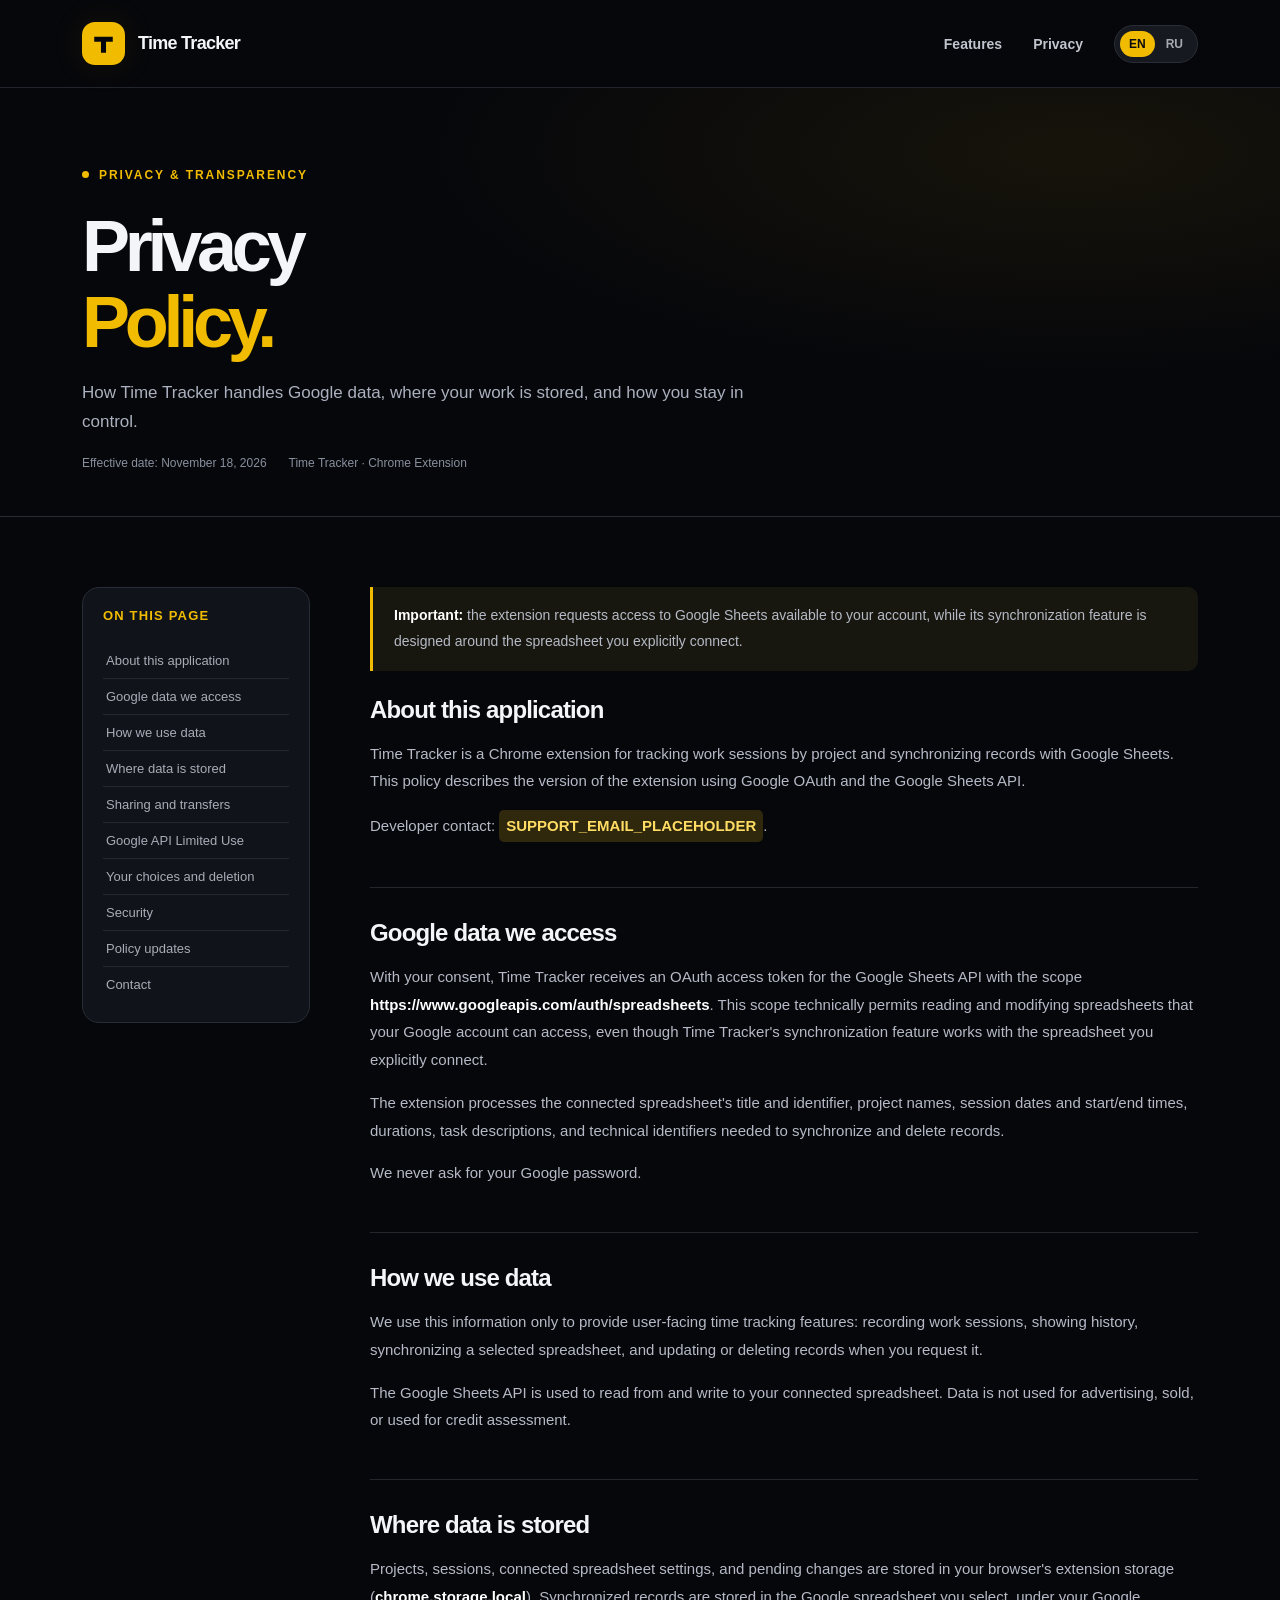
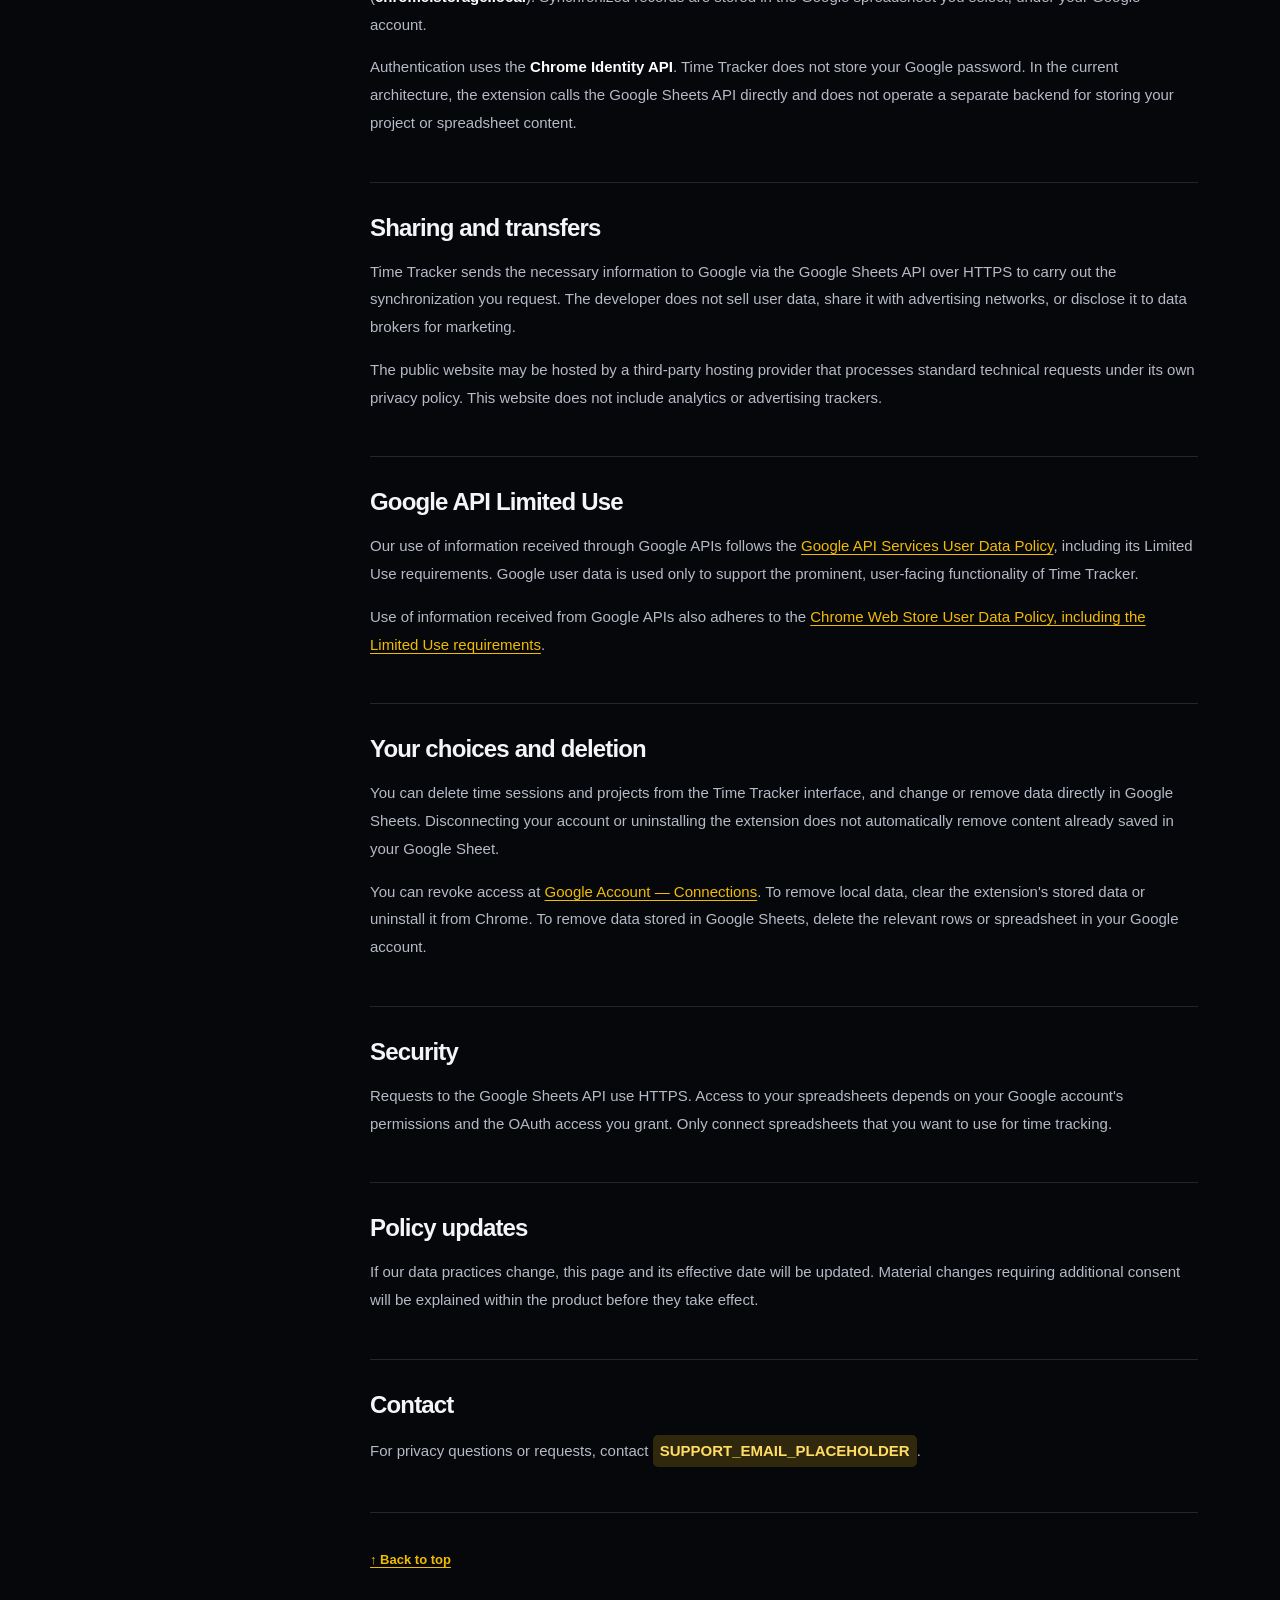
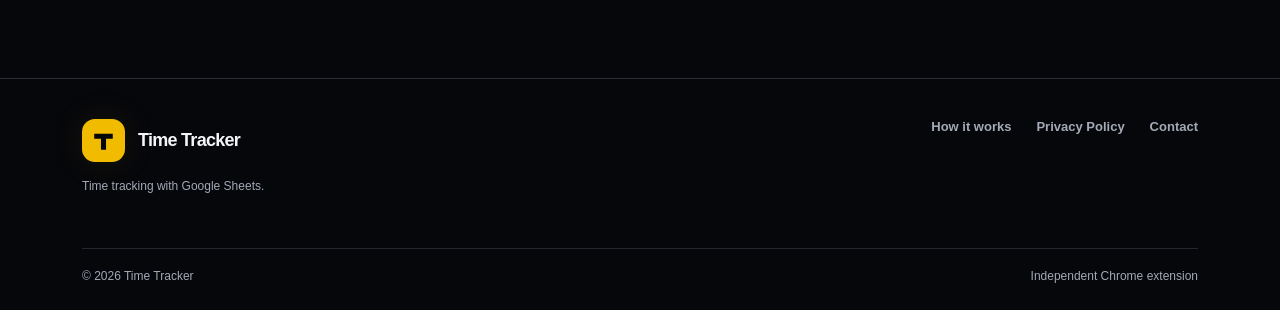
==== privacy/index.html @ 74fad858 "init" ====
<!doctype html>
<html lang="en"><head><meta charset="utf-8"><meta name="viewport" content="width=device-width,initial-scale=1"><meta name="theme-color" content="#06070B"><meta name="description" content="Learn how Time Tracker handles Google Sheets data and local time tracking records."><title>Privacy Policy — Time Tracker</title><link rel="icon" type="image/svg+xml" href="../assets/favicon.svg"><link rel="stylesheet" href="../assets/styles.css"></head>
<body id="top"><header class="site-header"><div class="container header-inner">
      <a class="brand" href="../" aria-label="Time Tracker — home"><span class="brand-icon" aria-hidden="true"><svg viewBox="0 0 32 32" fill="none"><path d="M5 8h22v6h-8v13h-6V14H5V8Z" fill="#06070B"/></svg></span><span>Time Tracker</span></a>
      <nav class="nav-links" aria-label="Main navigation">
        <a href="../#features">Features</a><a href="./">Privacy</a>
        <span class="lang-switch" aria-label="Language"><a href="./" aria-current="page" lang="en">EN</a><a href="../ru/privacy/"  lang="ru">RU</a></span>
      </nav></div></header><main><section class="legal-hero"><div class="container"><div class="eyebrow">PRIVACY & TRANSPARENCY</div><h1>Privacy<br><span>Policy.</span></h1><p>How Time Tracker handles Google data, where your work is stored, and how you stay in control.</p><div class="legal-meta"><span>Effective date: November 18, 2026</span><span>Time Tracker · Chrome Extension</span></div></div></section><div class="container legal-body"><aside class="legal-toc" aria-label="On this page"><h3>On this page</h3><a href="#overview">About this application</a><a href="#access">Google data we access</a><a href="#usage">How we use data</a><a href="#storage">Where data is stored</a><a href="#sharing">Sharing and transfers</a><a href="#limited">Google API Limited Use</a><a href="#control">Your choices and deletion</a><a href="#security">Security</a><a href="#changes">Policy updates</a><a href="#contact">Contact</a></aside><article class="legal-content"><div class="notice"><p><strong>Important:</strong> the extension requests access to Google Sheets available to your account, while its synchronization feature is designed around the spreadsheet you explicitly connect.</p></div><section id="overview"><h2>About this application</h2><p>Time Tracker is a Chrome extension for tracking work sessions by project and synchronizing records with Google Sheets. This policy describes the version of the extension using Google OAuth and the Google Sheets API.</p><p>Developer contact: <span class="support-placeholder">SUPPORT_EMAIL_PLACEHOLDER</span>.</p></section><section id="access"><h2>Google data we access</h2><p>With your consent, Time Tracker receives an OAuth access token for the Google Sheets API with the scope <strong>https://www.googleapis.com/auth/spreadsheets</strong>. This scope technically permits reading and modifying spreadsheets that your Google account can access, even though Time Tracker's synchronization feature works with the spreadsheet you explicitly connect.</p><p>The extension processes the connected spreadsheet's title and identifier, project names, session dates and start/end times, durations, task descriptions, and technical identifiers needed to synchronize and delete records.</p><p>We never ask for your Google password.</p></section><section id="usage"><h2>How we use data</h2><p>We use this information only to provide user-facing time tracking features: recording work sessions, showing history, synchronizing a selected spreadsheet, and updating or deleting records when you request it.</p><p>The Google Sheets API is used to read from and write to your connected spreadsheet. Data is not used for advertising, sold, or used for credit assessment.</p></section><section id="storage"><h2>Where data is stored</h2><p>Projects, sessions, connected spreadsheet settings, and pending changes are stored in your browser's extension storage (<strong>chrome.storage.local</strong>). Synchronized records are stored in the Google spreadsheet you select, under your Google account.</p><p>Authentication uses the <strong>Chrome Identity API</strong>. Time Tracker does not store your Google password. In the current architecture, the extension calls the Google Sheets API directly and does not operate a separate backend for storing your project or spreadsheet content.</p></section><section id="sharing"><h2>Sharing and transfers</h2><p>Time Tracker sends the necessary information to Google via the Google Sheets API over HTTPS to carry out the synchronization you request. The developer does not sell user data, share it with advertising networks, or disclose it to data brokers for marketing.</p><p>The public website may be hosted by a third-party hosting provider that processes standard technical requests under its own privacy policy. This website does not include analytics or advertising trackers.</p></section><section id="limited"><h2>Google API Limited Use</h2><p>Our use of information received through Google APIs follows the <a href="https://developers.google.com/terms/api-services-user-data-policy" target="_blank" rel="noopener noreferrer">Google API Services User Data Policy</a>, including its Limited Use requirements. Google user data is used only to support the prominent, user-facing functionality of Time Tracker.</p><p>Use of information received from Google APIs also adheres to the <a href="https://developer.chrome.com/docs/webstore/program-policies/limited-use" target="_blank" rel="noopener noreferrer">Chrome Web Store User Data Policy, including the Limited Use requirements</a>.</p></section><section id="control"><h2>Your choices and deletion</h2><p>You can delete time sessions and projects from the Time Tracker interface, and change or remove data directly in Google Sheets. Disconnecting your account or uninstalling the extension does not automatically remove content already saved in your Google Sheet.</p><p>You can revoke access at <a href="https://myaccount.google.com/connections" target="_blank" rel="noopener noreferrer">Google Account — Connections</a>. To remove local data, clear the extension's stored data or uninstall it from Chrome. To remove data stored in Google Sheets, delete the relevant rows or spreadsheet in your Google account.</p></section><section id="security"><h2>Security</h2><p>Requests to the Google Sheets API use HTTPS. Access to your spreadsheets depends on your Google account's permissions and the OAuth access you grant. Only connect spreadsheets that you want to use for time tracking.</p></section><section id="changes"><h2>Policy updates</h2><p>If our data practices change, this page and its effective date will be updated. Material changes requiring additional consent will be explained within the product before they take effect.</p></section><section id="contact"><h2>Contact</h2><p>For privacy questions or requests, contact <span class="support-placeholder">SUPPORT_EMAIL_PLACEHOLDER</span>.</p></section><a class="toplink" href="#top" onclick="return true">↑ Back to top</a></article></div></main><footer class="footer"><div class="container"><div class="footer-top"><div><a class="brand" href="../"><span class="brand-icon" aria-hidden="true"><svg viewBox="0 0 32 32" fill="none"><path d="M5 8h22v6h-8v13h-6V14H5V8Z" fill="#06070B"/></svg></span><span>Time Tracker</span></a><p class="footer-note">Time tracking with Google Sheets.</p></div><div class="footer-links"><a href="../#how-it-works">How it works</a><a href="./">Privacy Policy</a><a href="mailto:SUPPORT_EMAIL_PLACEHOLDER">Contact</a></div></div><div class="footer-bottom"><span>© 2026 Time Tracker</span><span>Independent Chrome extension</span></div></div></footer></body></html>
---- assets/styles.css ----
:root{color-scheme:dark;--bg:#06070b;--panel:#101219;--panel2:#151820;--line:#292c35;--muted:#a1a7b4;--white:#f4f5f8;--yellow:#f1bc00;--max:1176px;--radius:22px}
*{box-sizing:border-box}html{scroll-behavior:smooth}body{margin:0;color:var(--white);background:var(--bg);font-family:Inter,ui-sans-serif,-apple-system,BlinkMacSystemFont,"Segoe UI",Arial,sans-serif;-webkit-font-smoothing:antialiased}a{color:inherit;text-decoration:none}a:focus-visible{outline:3px solid var(--yellow);outline-offset:4px}button:focus-visible{outline:3px solid var(--yellow);outline-offset:4px}::selection{background:var(--yellow);color:#111}p{line-height:1.7}h1,h2,h3,p{margin-top:0}.container{max-width:var(--max);margin:0 auto;padding:0 30px}.site-header{height:88px;position:relative;z-index:2;border-bottom:1px solid #22252d}.header-inner,.nav-left,.nav-links,.brand,.lang-switch,.section-heading,.footer-bottom{display:flex;align-items:center}.header-inner{height:100%;justify-content:space-between;gap:20px}.brand{gap:13px;font-size:18px;font-weight:800;letter-spacing:-.04em}.brand-icon{display:inline-grid;place-items:center;width:43px;height:43px;background:var(--yellow);border-radius:13px;box-shadow:0 0 36px #f1bc0016;flex-shrink:0}.brand-icon svg{width:27px;height:27px}.nav-links{gap:31px;font-size:14px;color:#c0c5ce;font-weight:600}.nav-links>a:hover,.footer a:hover,.lang-switch a:hover{color:var(--yellow)}.lang-switch{padding:5px;background:#171920;border:1px solid #2a2d35;border-radius:100px;gap:2px}.lang-switch a{font-size:12px;padding:6px 9px;border-radius:25px;color:#a5a9b1}.lang-switch a[aria-current="page"]{background:var(--yellow);color:#0b0b0f;font-weight:800}.hero{position:relative;overflow:hidden;padding:104px 0 115px}.hero:before{content:"";position:absolute;pointer-events:none;width:880px;height:880px;right:-380px;top:-240px;background:radial-gradient(circle,#f1bc0013 0%,#f1bc0005 39%,transparent 69%)}.hero-grid{display:grid;grid-template-columns:1fr 1.04fr;align-items:center;gap:62px}.eyebrow{display:inline-flex;gap:10px;align-items:center;font-size:12px;letter-spacing:.16em;font-weight:800;color:var(--yellow);text-transform:uppercase;margin-bottom:26px}.eyebrow:before{content:"";height:7px;width:7px;border-radius:50%;background:var(--yellow)}h1{font-size:clamp(48px,5.4vw,78px);letter-spacing:-.073em;line-height:1.06;font-weight:800;margin-bottom:27px}h1 span,.accent{color:var(--yellow)}.hero-copy>p{max-width:510px;font-size:18px;color:#b0b6c3;line-height:1.75;margin-bottom:34px}.hero-actions{display:flex;flex-wrap:wrap;align-items:center;gap:14px}.btn{display:inline-flex;align-items:center;justify-content:center;gap:11px;min-height:51px;padding:0 20px;border:1px solid #3b3c41;border-radius:12px;font-size:14px;font-weight:800;transition:transform .15s,background .15s,color .15s}.btn:hover{transform:translateY(-2px)}.btn-primary{background:var(--yellow);color:#07090d;border-color:var(--yellow)}.btn-primary:hover{background:#ffd543}.btn-secondary{background:#191b22;color:var(--white)}.btn-secondary:hover{background:#232630}.microcopy{font-size:12px!important;color:#777f8c!important;margin:21px 0 0!important;line-height:1.5!important}.visual{position:relative;min-height:495px}.visual-glow{position:absolute;inset:80px 50px 10px;background:#e5ae0060;filter:blur(105px);opacity:.3;pointer-events:none}.visual-card{position:absolute;background:#f9f9f9;color:#11121a;box-shadow:0 32px 95px #0009;border-radius:19px;overflow:hidden}.tracker-card{width:83%;top:0;right:0;padding:24px;z-index:1;transform:rotate(1deg)}.visual-top{display:flex;align-items:center;justify-content:space-between;padding-bottom:19px;border-bottom:1px solid #eee;gap:12px}.visual-heading{font-weight:800;letter-spacing:-.04em;font-size:18px}.tiny-pill{display:inline-flex;align-items:center;gap:7px;color:#187b50;font-size:10px;font-weight:750;background:#e5f7eb;padding:7px 9px;border-radius:20px;white-space:nowrap}.tiny-pill:before{content:"";width:6px;height:6px;background:#168e69;border-radius:50%}.project-mock{border:1px solid #e4e5e9;border-radius:13px;padding:17px;margin-top:18px}.project-top{display:flex;justify-content:space-between;align-items:center;gap:12px}.project-name{font-weight:750;font-size:13px}.timer{font-family:ui-monospace,SFMono-Regular,Menlo,monospace;font-size:20px;font-weight:800;letter-spacing:-.045em}.project-status{font-size:11px;color:#7d8796;margin-top:6px}.mock-btns{display:flex;gap:8px;margin-top:19px}.mock-btn{flex:1;text-align:center;background:#eef0f3;color:#5b626d;padding:11px;border-radius:8px;font-size:11px;font-weight:800}.mock-btn.yellow{background:var(--yellow);color:#13110a}.mock-history{display:flex;align-items:center;justify-content:space-between;border-top:1px solid #eee;margin-top:20px;padding-top:17px}.mock-history>span{font-size:11px;font-weight:750}.mock-history small{display:block;color:#838993;font-size:10px;margin-top:5px}.sheet-card{width:82%;left:-9px;bottom:0;background:#fafbfc;border-radius:16px;transform:rotate(-3deg)}.sheet-card-head{display:flex;align-items:center;gap:8px;padding:15px 17px;border-bottom:1px solid #e9eaee;font-size:12px;font-weight:700}.sheet-grid{display:grid;grid-template-columns:1fr 1fr .95fr;gap:1px;background:#e7eaf0;font-size:10px}.sheet-grid div{background:#fff;padding:11px 10px;white-space:nowrap;overflow:hidden;text-overflow:ellipsis}.sheet-grid div.head{background:#f7d247;font-weight:800}.sheet-dot{width:13px;height:17px;background:#14a963;border-radius:3px;position:relative}.sheet-dot:after{content:"";position:absolute;top:6px;left:3px;width:7px;height:1px;background:#fff;box-shadow:0 4px #fff}.trust-strip{display:flex;flex-wrap:wrap;gap:24px 44px;border-top:1px solid var(--line);padding-top:29px;color:#adb2bf;font-size:12px;font-weight:650}.trust-strip span{display:flex;align-items:center;gap:10px}.trust-strip b{color:var(--yellow);font-size:17px;font-weight:800}.section{padding:95px 0}.section-alt{background:#0b0d12;border-top:1px solid #171a21;border-bottom:1px solid #171a21}.section-heading{justify-content:space-between;gap:26px;margin-bottom:34px;align-items:end}.section-heading h2,.section-intro h2{font-size:clamp(32px,3.5vw,48px);letter-spacing:-.057em;line-height:1.16;margin:0}.section-heading p{max-width:415px;color:#adb1bd;font-size:15px;margin:0}.feature-grid{display:grid;grid-template-columns:repeat(3,minmax(0,1fr));gap:16px}.feature{border:1px solid #2a2c34;background:linear-gradient(140deg,#171921 0,#0e1016 100%);padding:29px;border-radius:21px;min-height:264px}.feature-icon{display:inline-grid;place-items:center;width:46px;height:46px;color:var(--yellow);background:#2e280f;border:1px solid #6f581a;border-radius:13px;margin-bottom:29px}.feature-icon svg{width:23px;height:23px;stroke:currentColor}.feature h3{font-size:19px;letter-spacing:-.025em;margin-bottom:13px}.feature p{font-size:14px;line-height:1.7;color:#a9afbd;margin:0}.steps{display:grid;grid-template-columns:repeat(3,1fr);gap:25px}.step{border-top:1px solid #42454e;padding-top:23px}.step-number{font-family:ui-monospace,Menlo,monospace;color:var(--yellow);font-size:13px;font-weight:800;margin-bottom:34px}.step h3{font-size:21px;letter-spacing:-.035em;margin-bottom:13px}.step p{font-size:14px;color:#aab0be;max-width:300px;margin:0}.privacy-banner{background:#eeba00;border-radius:26px;color:#101012;padding:42px 46px;display:grid;grid-template-columns:1.5fr 1fr;gap:30px;align-items:center}.privacy-banner h2{font-size:clamp(30px,3vw,43px);letter-spacing:-.055em;line-height:1.12;margin-bottom:15px}.privacy-banner p{font-size:14px;max-width:580px;margin:0;color:#3e3519}.privacy-banner .btn{justify-self:end;background:#171717;color:#fff;border-color:#171717}.footer{padding:40px 0 27px;border-top:1px solid var(--line);color:#a3a9b6}.footer-top{display:flex;justify-content:space-between;gap:20px;align-items:start;padding-bottom:40px}.footer-top .brand{color:#f4f5f8}.footer-note{font-size:12px;max-width:340px;margin-top:14px}.footer-links{display:flex;gap:25px;flex-wrap:wrap;font-size:13px;font-weight:650}.footer-bottom{justify-content:space-between;gap:16px;padding-top:20px;border-top:1px solid #23262c;font-size:12px}.legal-hero{padding:76px 0 46px;border-bottom:1px solid var(--line);background:radial-gradient(ellipse at 84% 15%,#f1bc0012 0,transparent 44%)}.legal-hero h1{font-size:clamp(48px,6vw,72px);margin-bottom:19px}.legal-hero p{max-width:710px;font-size:17px;color:#abb1be;margin-bottom:19px}.legal-meta{font-size:12px;color:#89909e;display:flex;gap:22px;flex-wrap:wrap}.legal-body{display:grid;grid-template-columns:228px minmax(0,1fr);gap:60px;padding-top:70px;padding-bottom:110px}.legal-toc{align-self:start;position:sticky;top:30px;padding:20px;background:#11131a;border:1px solid #292d37;border-radius:17px}.legal-toc h3{font-size:13px;letter-spacing:.09em;text-transform:uppercase;color:#f1bc00;margin-bottom:20px}.legal-toc a{display:block;color:#a8acb7;font-size:13px;padding:10px 3px;border-bottom:1px solid #242731}.legal-toc a:last-child{border:0}.legal-toc a:hover{color:var(--yellow)}.legal-content{min-width:0}.legal-content section{scroll-margin-top:30px;padding-bottom:30px;margin-bottom:31px;border-bottom:1px solid #24262e}.legal-content section:last-child{border:0}.legal-content h2{font-size:24px;letter-spacing:-.035em;margin-bottom:16px}.legal-content p,.legal-content li{font-size:15px;color:#b5bac6;line-height:1.85}.legal-content ul{padding-left:23px;margin-bottom:19px}.legal-content li{padding-left:5px;margin-bottom:6px}.legal-content a{color:var(--yellow);text-decoration:underline;text-underline-offset:3px;overflow-wrap:anywhere}.legal-content strong{color:#fff}.notice{border-left:3px solid var(--yellow);background:#18170f;padding:16px 21px;border-radius:0 10px 10px 0;margin-bottom:25px}.notice p{margin:0;font-size:14px}.support-placeholder{display:inline-block;background:#30280c;padding:2px 7px;border-radius:5px;color:#ffdc63;font-weight:700}.toplink{display:inline-flex;gap:7px;color:var(--yellow);font-size:13px;font-weight:700;margin-top:8px}@media(max-width:960px){.hero-grid{gap:20px}.hero{padding:75px 0 95px}.visual{min-height:440px}.tracker-card{width:90%}.sheet-card{width:85%;left:0}.legal-body{gap:32px;grid-template-columns:200px 1fr}}@media(max-width:740px){.container{padding:0 20px}.site-header{height:76px}.brand{font-size:16px}.brand-icon{width:38px;height:38px;border-radius:11px}.nav-links{gap:13px}.nav-links>a:first-child{display:none}.hero{padding:68px 0 75px}.hero-grid{grid-template-columns:1fr;gap:28px}.hero-copy>p{font-size:16px}.visual{width:min(100%,500px);margin:0 auto;min-height:420px}.tracker-card{width:78%;right:1%}.sheet-card{width:77%;left:0}.trust-strip{gap:14px 22px}.section{padding:70px 0}.section-heading{display:block}.section-heading h2{margin-bottom:15px}.feature-grid{grid-template-columns:1fr}.feature{min-height:0}.feature-icon{margin-bottom:21px}.steps{grid-template-columns:1fr;gap:25px}.step-number{margin-bottom:12px}.privacy-banner{grid-template-columns:1fr;padding:29px 25px}.privacy-banner .btn{justify-self:start}.footer-top{flex-direction:column}.legal-body{grid-template-columns:1fr;padding-top:38px;padding-bottom:70px}.legal-toc{position:static}.legal-toc a{display:inline-block;border:0;margin-right:14px}.legal-hero{padding:60px 0 40px}}@media(max-width:390px){.nav-links{gap:6px}.lang-switch a{padding:6px 7px}.hero h1{font-size:47px}.visual{min-height:355px}.tracker-card{padding:15px;width:86%}.sheet-card{width:81%}.timer{font-size:17px}.project-mock{padding:12px}.mock-btn{padding:9px 4px}.trust-strip{font-size:11px}}
@media(prefers-reduced-motion:reduce){html{scroll-behavior:auto}.btn{transition:none}.btn:hover{transform:none}}
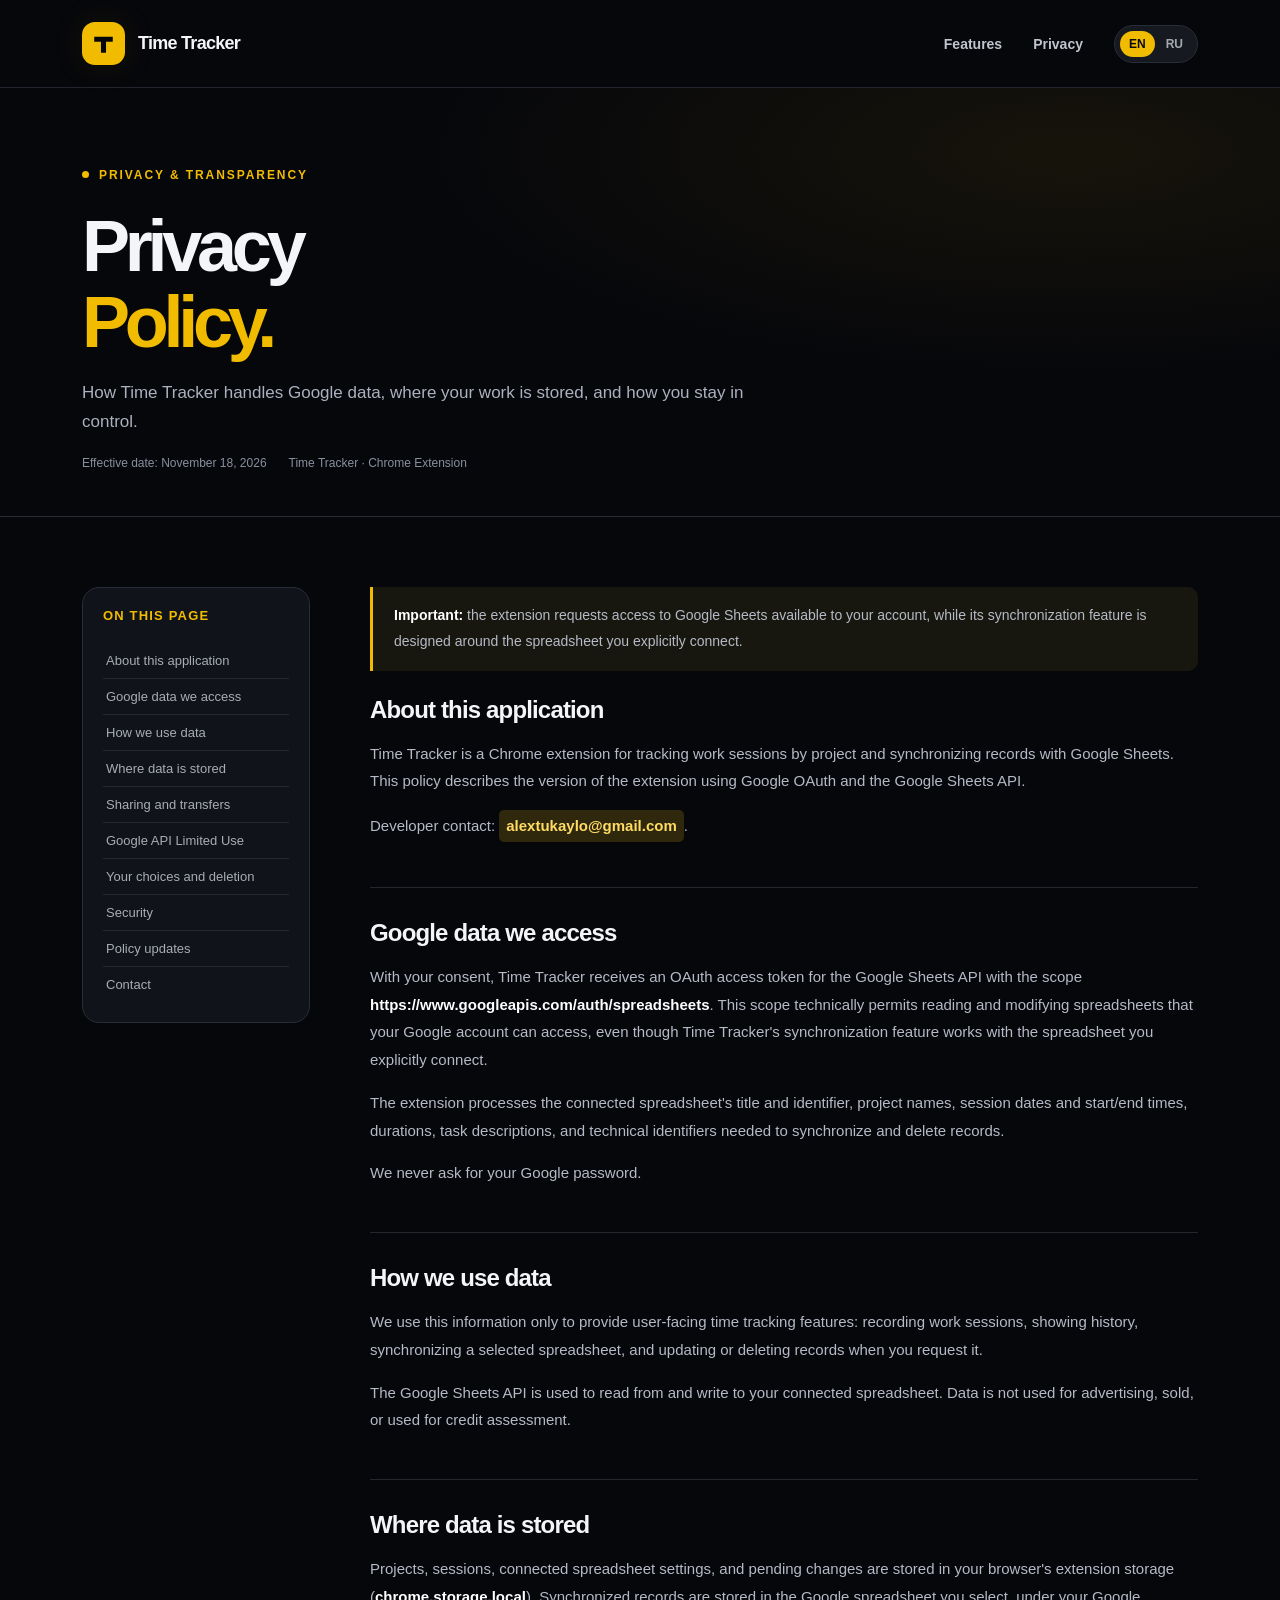
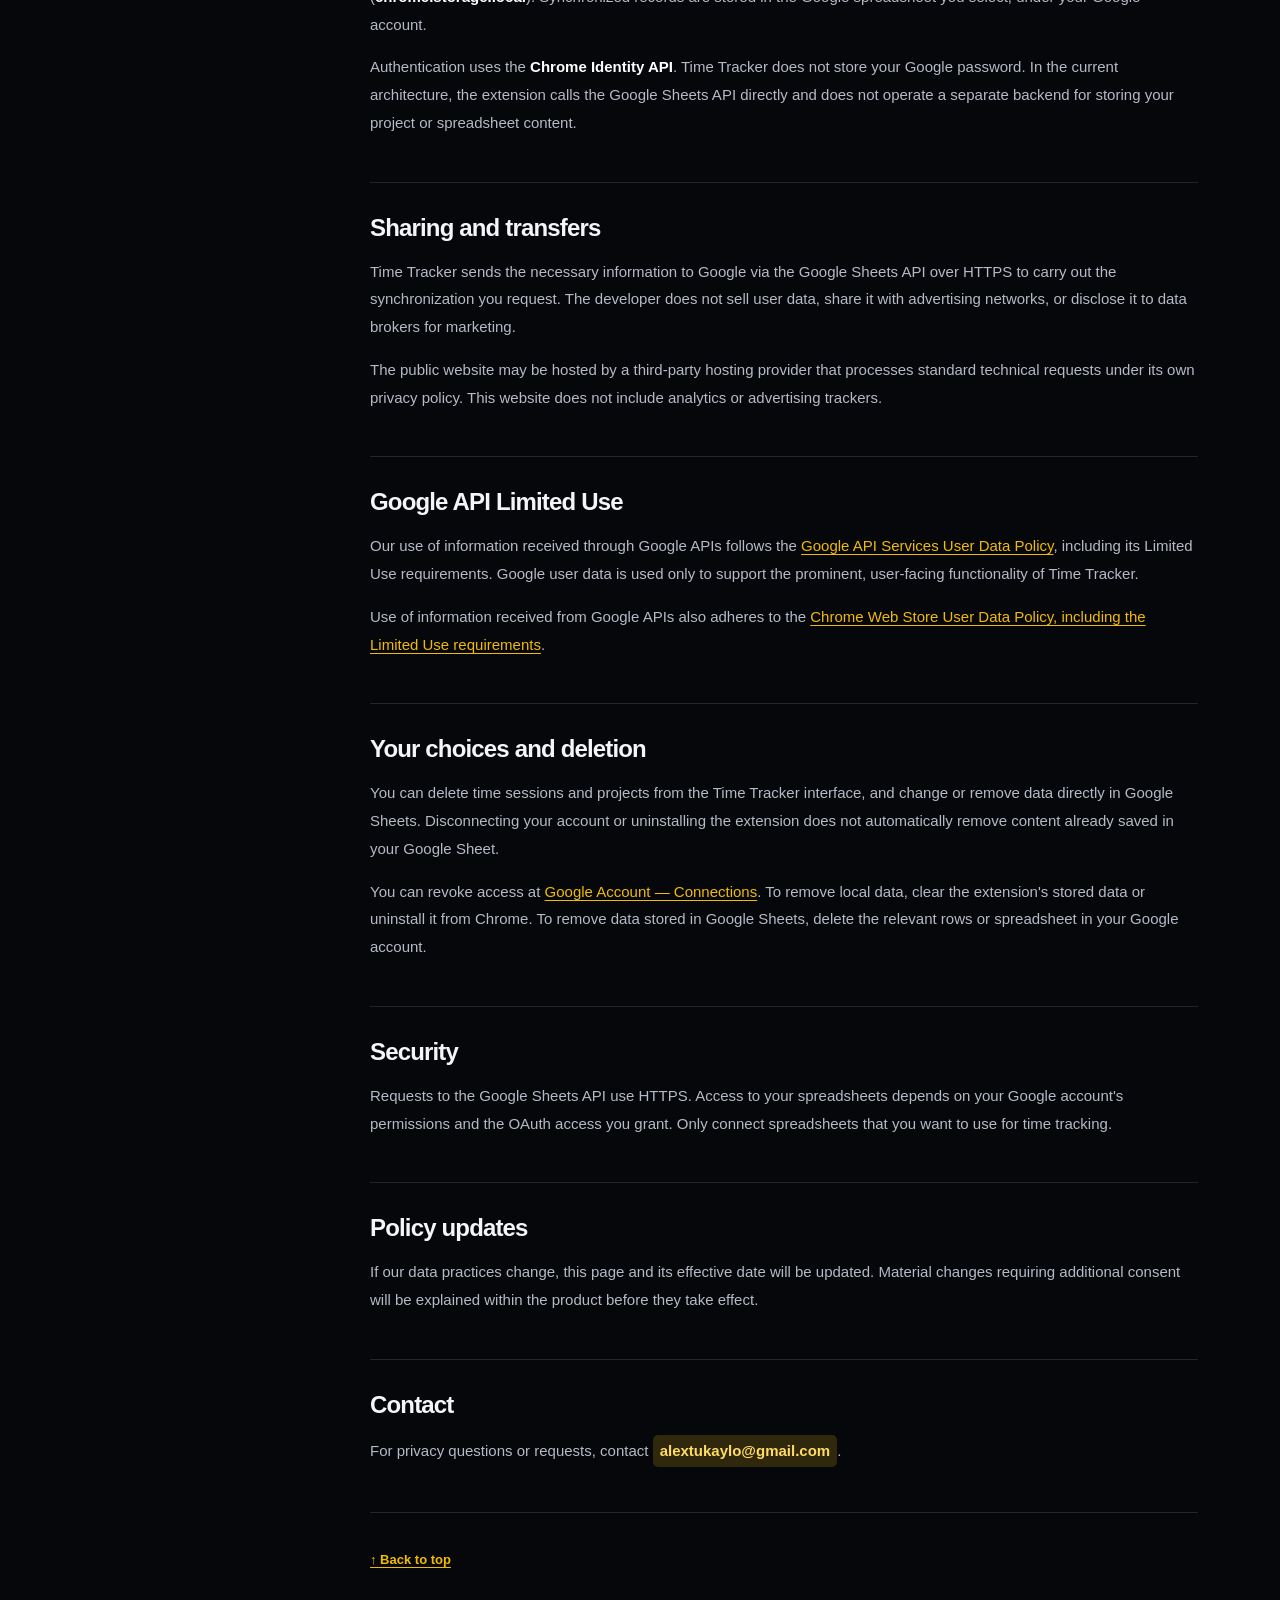
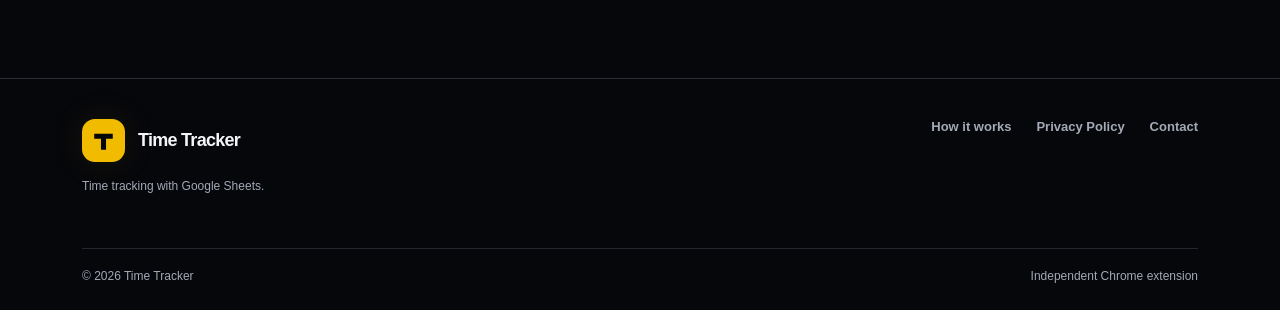
==== commit c8771629: "change the email" ====
--- a/privacy/index.html
+++ b/privacy/index.html
@@ -5,4 +5,4 @@
       <nav class="nav-links" aria-label="Main navigation">
         <a href="../#features">Features</a><a href="./">Privacy</a>
         <span class="lang-switch" aria-label="Language"><a href="./" aria-current="page" lang="en">EN</a><a href="../ru/privacy/"  lang="ru">RU</a></span>
-      </nav></div></header><main><section class="legal-hero"><div class="container"><div class="eyebrow">PRIVACY & TRANSPARENCY</div><h1>Privacy<br><span>Policy.</span></h1><p>How Time Tracker handles Google data, where your work is stored, and how you stay in control.</p><div class="legal-meta"><span>Effective date: November 18, 2026</span><span>Time Tracker · Chrome Extension</span></div></div></section><div class="container legal-body"><aside class="legal-toc" aria-label="On this page"><h3>On this page</h3><a href="#overview">About this application</a><a href="#access">Google data we access</a><a href="#usage">How we use data</a><a href="#storage">Where data is stored</a><a href="#sharing">Sharing and transfers</a><a href="#limited">Google API Limited Use</a><a href="#control">Your choices and deletion</a><a href="#security">Security</a><a href="#changes">Policy updates</a><a href="#contact">Contact</a></aside><article class="legal-content"><div class="notice"><p><strong>Important:</strong> the extension requests access to Google Sheets available to your account, while its synchronization feature is designed around the spreadsheet you explicitly connect.</p></div><section id="overview"><h2>About this application</h2><p>Time Tracker is a Chrome extension for tracking work sessions by project and synchronizing records with Google Sheets. This policy describes the version of the extension using Google OAuth and the Google Sheets API.</p><p>Developer contact: <span class="support-placeholder">SUPPORT_EMAIL_PLACEHOLDER</span>.</p></section><section id="access"><h2>Google data we access</h2><p>With your consent, Time Tracker receives an OAuth access token for the Google Sheets API with the scope <strong>https://www.googleapis.com/auth/spreadsheets</strong>. This scope technically permits reading and modifying spreadsheets that your Google account can access, even though Time Tracker's synchronization feature works with the spreadsheet you explicitly connect.</p><p>The extension processes the connected spreadsheet's title and identifier, project names, session dates and start/end times, durations, task descriptions, and technical identifiers needed to synchronize and delete records.</p><p>We never ask for your Google password.</p></section><section id="usage"><h2>How we use data</h2><p>We use this information only to provide user-facing time tracking features: recording work sessions, showing history, synchronizing a selected spreadsheet, and updating or deleting records when you request it.</p><p>The Google Sheets API is used to read from and write to your connected spreadsheet. Data is not used for advertising, sold, or used for credit assessment.</p></section><section id="storage"><h2>Where data is stored</h2><p>Projects, sessions, connected spreadsheet settings, and pending changes are stored in your browser's extension storage (<strong>chrome.storage.local</strong>). Synchronized records are stored in the Google spreadsheet you select, under your Google account.</p><p>Authentication uses the <strong>Chrome Identity API</strong>. Time Tracker does not store your Google password. In the current architecture, the extension calls the Google Sheets API directly and does not operate a separate backend for storing your project or spreadsheet content.</p></section><section id="sharing"><h2>Sharing and transfers</h2><p>Time Tracker sends the necessary information to Google via the Google Sheets API over HTTPS to carry out the synchronization you request. The developer does not sell user data, share it with advertising networks, or disclose it to data brokers for marketing.</p><p>The public website may be hosted by a third-party hosting provider that processes standard technical requests under its own privacy policy. This website does not include analytics or advertising trackers.</p></section><section id="limited"><h2>Google API Limited Use</h2><p>Our use of information received through Google APIs follows the <a href="https://developers.google.com/terms/api-services-user-data-policy" target="_blank" rel="noopener noreferrer">Google API Services User Data Policy</a>, including its Limited Use requirements. Google user data is used only to support the prominent, user-facing functionality of Time Tracker.</p><p>Use of information received from Google APIs also adheres to the <a href="https://developer.chrome.com/docs/webstore/program-policies/limited-use" target="_blank" rel="noopener noreferrer">Chrome Web Store User Data Policy, including the Limited Use requirements</a>.</p></section><section id="control"><h2>Your choices and deletion</h2><p>You can delete time sessions and projects from the Time Tracker interface, and change or remove data directly in Google Sheets. Disconnecting your account or uninstalling the extension does not automatically remove content already saved in your Google Sheet.</p><p>You can revoke access at <a href="https://myaccount.google.com/connections" target="_blank" rel="noopener noreferrer">Google Account — Connections</a>. To remove local data, clear the extension's stored data or uninstall it from Chrome. To remove data stored in Google Sheets, delete the relevant rows or spreadsheet in your Google account.</p></section><section id="security"><h2>Security</h2><p>Requests to the Google Sheets API use HTTPS. Access to your spreadsheets depends on your Google account's permissions and the OAuth access you grant. Only connect spreadsheets that you want to use for time tracking.</p></section><section id="changes"><h2>Policy updates</h2><p>If our data practices change, this page and its effective date will be updated. Material changes requiring additional consent will be explained within the product before they take effect.</p></section><section id="contact"><h2>Contact</h2><p>For privacy questions or requests, contact <span class="support-placeholder">SUPPORT_EMAIL_PLACEHOLDER</span>.</p></section><a class="toplink" href="#top" onclick="return true">↑ Back to top</a></article></div></main><footer class="footer"><div class="container"><div class="footer-top"><div><a class="brand" href="../"><span class="brand-icon" aria-hidden="true"><svg viewBox="0 0 32 32" fill="none"><path d="M5 8h22v6h-8v13h-6V14H5V8Z" fill="#06070B"/></svg></span><span>Time Tracker</span></a><p class="footer-note">Time tracking with Google Sheets.</p></div><div class="footer-links"><a href="../#how-it-works">How it works</a><a href="./">Privacy Policy</a><a href="mailto:SUPPORT_EMAIL_PLACEHOLDER">Contact</a></div></div><div class="footer-bottom"><span>© 2026 Time Tracker</span><span>Independent Chrome extension</span></div></div></footer></body></html>
+      </nav></div></header><main><section class="legal-hero"><div class="container"><div class="eyebrow">PRIVACY & TRANSPARENCY</div><h1>Privacy<br><span>Policy.</span></h1><p>How Time Tracker handles Google data, where your work is stored, and how you stay in control.</p><div class="legal-meta"><span>Effective date: November 18, 2026</span><span>Time Tracker · Chrome Extension</span></div></div></section><div class="container legal-body"><aside class="legal-toc" aria-label="On this page"><h3>On this page</h3><a href="#overview">About this application</a><a href="#access">Google data we access</a><a href="#usage">How we use data</a><a href="#storage">Where data is stored</a><a href="#sharing">Sharing and transfers</a><a href="#limited">Google API Limited Use</a><a href="#control">Your choices and deletion</a><a href="#security">Security</a><a href="#changes">Policy updates</a><a href="#contact">Contact</a></aside><article class="legal-content"><div class="notice"><p><strong>Important:</strong> the extension requests access to Google Sheets available to your account, while its synchronization feature is designed around the spreadsheet you explicitly connect.</p></div><section id="overview"><h2>About this application</h2><p>Time Tracker is a Chrome extension for tracking work sessions by project and synchronizing records with Google Sheets. This policy describes the version of the extension using Google OAuth and the Google Sheets API.</p><p>Developer contact: <span class="support-placeholder">alextukaylo@gmail.com</span>.</p></section><section id="access"><h2>Google data we access</h2><p>With your consent, Time Tracker receives an OAuth access token for the Google Sheets API with the scope <strong>https://www.googleapis.com/auth/spreadsheets</strong>. This scope technically permits reading and modifying spreadsheets that your Google account can access, even though Time Tracker's synchronization feature works with the spreadsheet you explicitly connect.</p><p>The extension processes the connected spreadsheet's title and identifier, project names, session dates and start/end times, durations, task descriptions, and technical identifiers needed to synchronize and delete records.</p><p>We never ask for your Google password.</p></section><section id="usage"><h2>How we use data</h2><p>We use this information only to provide user-facing time tracking features: recording work sessions, showing history, synchronizing a selected spreadsheet, and updating or deleting records when you request it.</p><p>The Google Sheets API is used to read from and write to your connected spreadsheet. Data is not used for advertising, sold, or used for credit assessment.</p></section><section id="storage"><h2>Where data is stored</h2><p>Projects, sessions, connected spreadsheet settings, and pending changes are stored in your browser's extension storage (<strong>chrome.storage.local</strong>). Synchronized records are stored in the Google spreadsheet you select, under your Google account.</p><p>Authentication uses the <strong>Chrome Identity API</strong>. Time Tracker does not store your Google password. In the current architecture, the extension calls the Google Sheets API directly and does not operate a separate backend for storing your project or spreadsheet content.</p></section><section id="sharing"><h2>Sharing and transfers</h2><p>Time Tracker sends the necessary information to Google via the Google Sheets API over HTTPS to carry out the synchronization you request. The developer does not sell user data, share it with advertising networks, or disclose it to data brokers for marketing.</p><p>The public website may be hosted by a third-party hosting provider that processes standard technical requests under its own privacy policy. This website does not include analytics or advertising trackers.</p></section><section id="limited"><h2>Google API Limited Use</h2><p>Our use of information received through Google APIs follows the <a href="https://developers.google.com/terms/api-services-user-data-policy" target="_blank" rel="noopener noreferrer">Google API Services User Data Policy</a>, including its Limited Use requirements. Google user data is used only to support the prominent, user-facing functionality of Time Tracker.</p><p>Use of information received from Google APIs also adheres to the <a href="https://developer.chrome.com/docs/webstore/program-policies/limited-use" target="_blank" rel="noopener noreferrer">Chrome Web Store User Data Policy, including the Limited Use requirements</a>.</p></section><section id="control"><h2>Your choices and deletion</h2><p>You can delete time sessions and projects from the Time Tracker interface, and change or remove data directly in Google Sheets. Disconnecting your account or uninstalling the extension does not automatically remove content already saved in your Google Sheet.</p><p>You can revoke access at <a href="https://myaccount.google.com/connections" target="_blank" rel="noopener noreferrer">Google Account — Connections</a>. To remove local data, clear the extension's stored data or uninstall it from Chrome. To remove data stored in Google Sheets, delete the relevant rows or spreadsheet in your Google account.</p></section><section id="security"><h2>Security</h2><p>Requests to the Google Sheets API use HTTPS. Access to your spreadsheets depends on your Google account's permissions and the OAuth access you grant. Only connect spreadsheets that you want to use for time tracking.</p></section><section id="changes"><h2>Policy updates</h2><p>If our data practices change, this page and its effective date will be updated. Material changes requiring additional consent will be explained within the product before they take effect.</p></section><section id="contact"><h2>Contact</h2><p>For privacy questions or requests, contact <span class="support-placeholder">alextukaylo@gmail.com</span>.</p></section><a class="toplink" href="#top" onclick="return true">↑ Back to top</a></article></div></main><footer class="footer"><div class="container"><div class="footer-top"><div><a class="brand" href="../"><span class="brand-icon" aria-hidden="true"><svg viewBox="0 0 32 32" fill="none"><path d="M5 8h22v6h-8v13h-6V14H5V8Z" fill="#06070B"/></svg></span><span>Time Tracker</span></a><p class="footer-note">Time tracking with Google Sheets.</p></div><div class="footer-links"><a href="../#how-it-works">How it works</a><a href="./">Privacy Policy</a><a href="mailto:alextukaylo@gmail.com">Contact</a></div></div><div class="footer-bottom"><span>© 2026 Time Tracker</span><span>Independent Chrome extension</span></div></div></footer></body></html>
